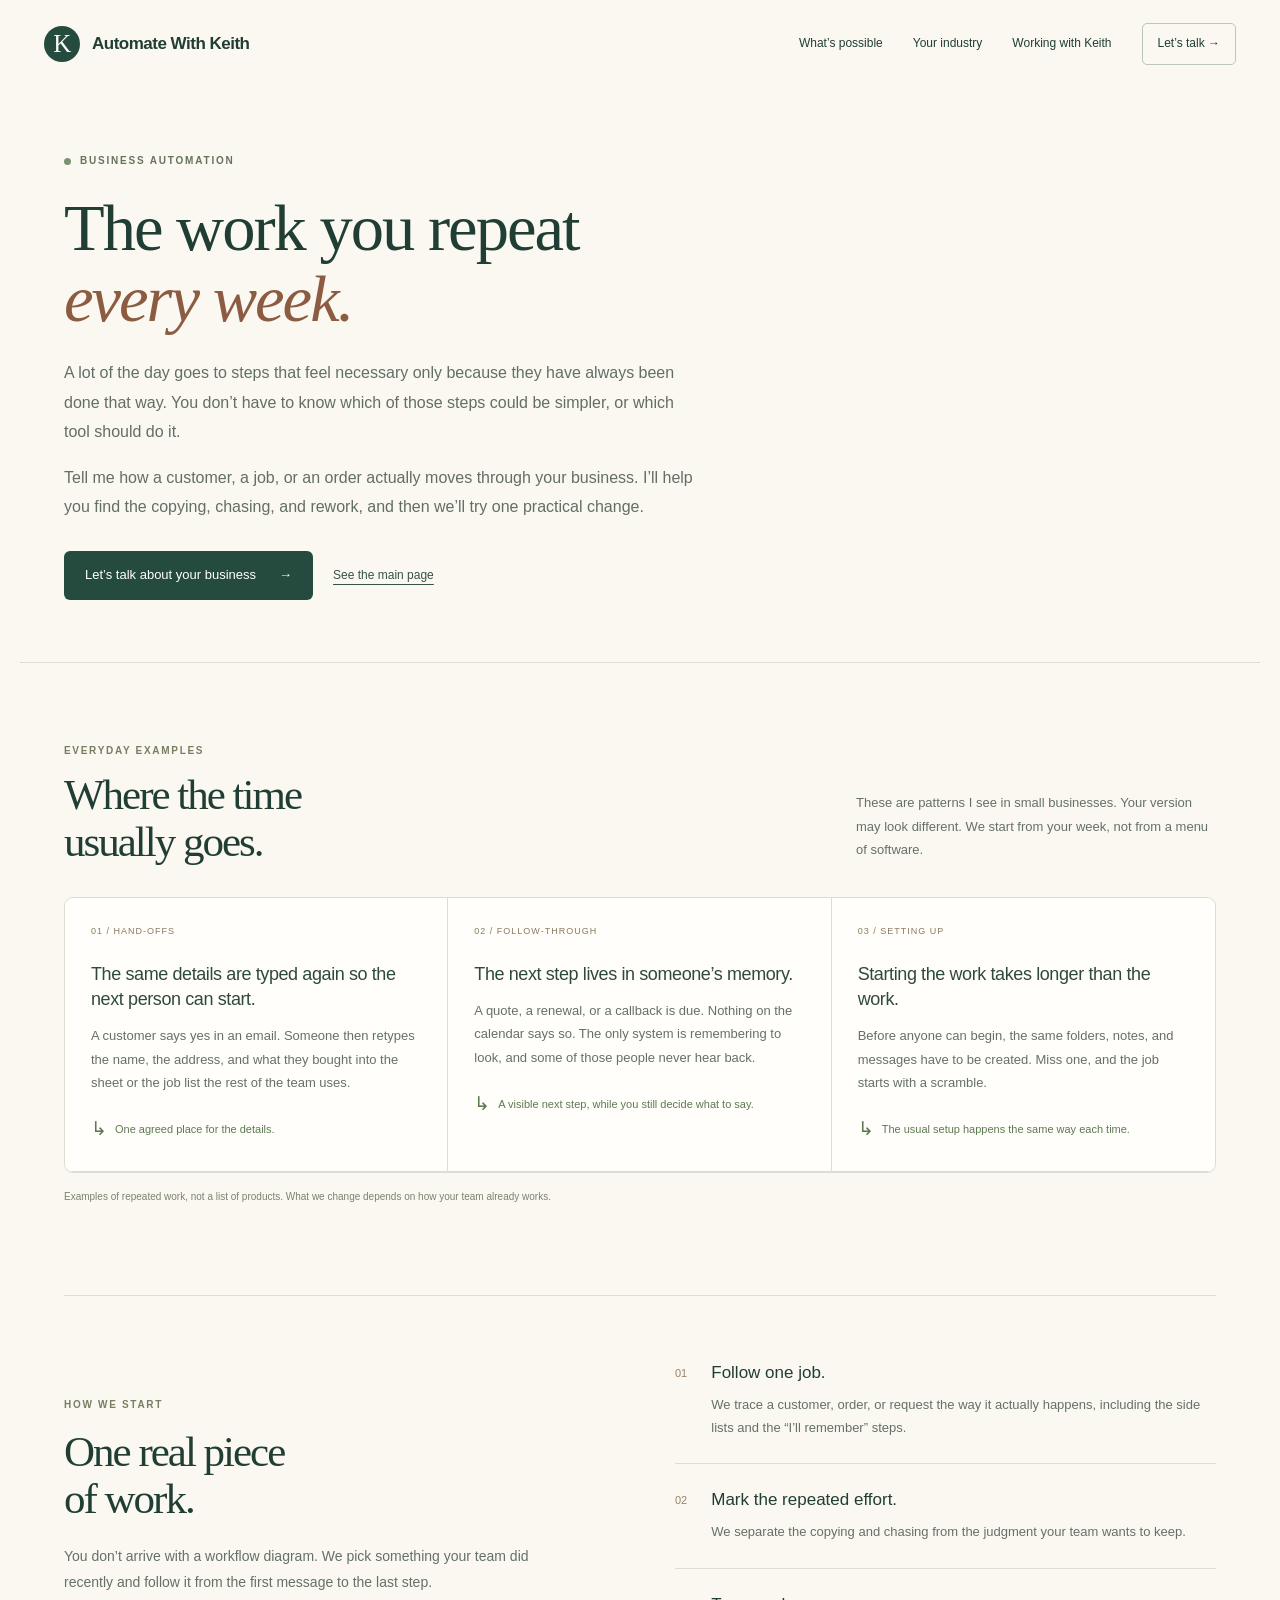
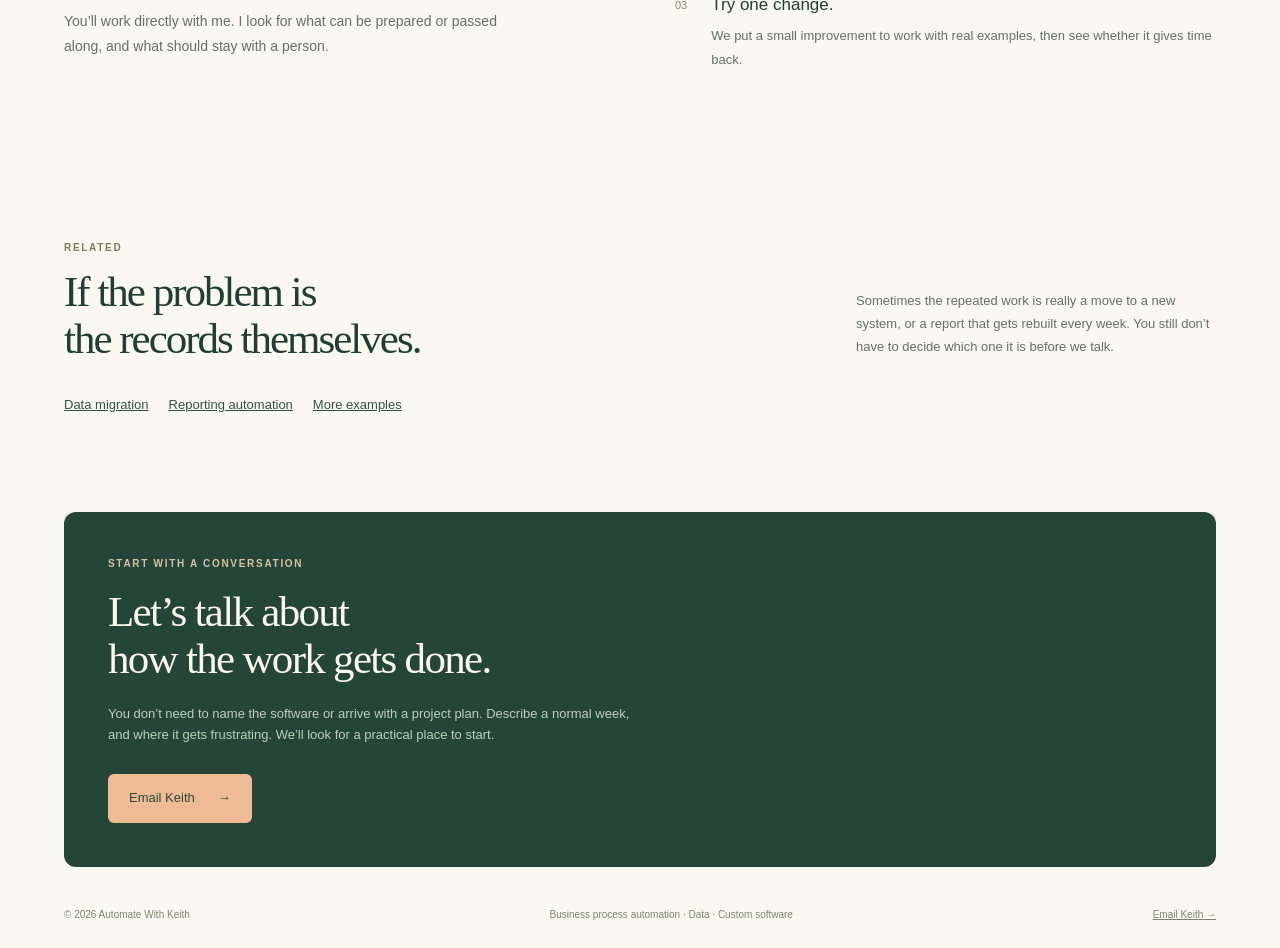
==== services/business-automation/index.html @ 21c801f5 "Add service pages for automation, data migration, and reporting. Co-authored-by: Cursor <cursoragent" ====
<!DOCTYPE html>
<html lang="en">
<head>
<meta charset="UTF-8">
<meta name="viewport" content="width=device-width, initial-scale=1">
<title>Business Automation for Small Businesses | Automate With Keith</title>
<meta name="description" content="You don’t have to know which tasks to automate. Keith looks at how your small business runs and helps with the repeated work that fills the day.">
<link rel="canonical" href="https://automatewithkeith.com/services/business-automation/">
<link rel="stylesheet" href="/styles.css">
</head>
<body>
<header><a class="brand" href="/"><span class="logo">K</span>Automate With Keith</a><nav aria-label="Main navigation"><a href="/#possibilities">What’s possible</a><a href="/#industries">Your industry</a><a href="/#working">Working with Keith</a><a class="nav-cta" href="#contact">Let’s talk →</a></nav></header>
<main class="wrap">
<section class="hero hero-simple" id="intro" aria-labelledby="service-title">
<div class="hero-copy">
<div class="eyebrow"><span class="dot"></span>Business automation</div>
<h1 id="service-title">The work you repeat<br><em>every week.</em></h1>
<p class="lead">A lot of the day goes to steps that feel necessary only because they have always been done that way. You don’t have to know which of those steps could be simpler, or which tool should do it.</p>
<p class="lead">Tell me how a customer, a job, or an order actually moves through your business. I’ll help you find the copying, chasing, and rework, and then we’ll try one practical change.</p>
<div class="actions"><a class="btn" href="#contact">Let’s talk about your business <span>→</span></a><a class="text-link" href="/">See the main page</a></div>
</div>
</section>
<section>
<div class="section-head"><div><div class="eyebrow">Everyday examples</div><h2>Where the time<br>usually goes.</h2></div><p>These are patterns I see in small businesses. Your version may look different. We start from your week, not from a menu of software.</p></div>
<div class="cases">
<article class="case"><span class="num">01 / HAND-OFFS</span><h3>The same details are typed again so the next person can start.</h3><p>A customer says yes in an email. Someone then retypes the name, the address, and what they bought into the sheet or the job list the rest of the team uses.</p><div class="outcome">One agreed place for the details.</div></article>
<article class="case"><span class="num">02 / FOLLOW-THROUGH</span><h3>The next step lives in someone’s memory.</h3><p>A quote, a renewal, or a callback is due. Nothing on the calendar says so. The only system is remembering to look, and some of those people never hear back.</p><div class="outcome">A visible next step, while you still decide what to say.</div></article>
<article class="case"><span class="num">03 / SETTING UP</span><h3>Starting the work takes longer than the work.</h3><p>Before anyone can begin, the same folders, notes, and messages have to be created. Miss one, and the job starts with a scramble.</p><div class="outcome">The usual setup happens the same way each time.</div></article>
</div>
<p class="caption">Examples of repeated work, not a list of products. What we change depends on how your team already works.</p>
</section>
<section class="working" aria-label="How a business automation conversation starts">
<div class="working-intro">
<div class="eyebrow">How we start</div>
<h2>One real piece<br>of work.</h2>
<p>You don’t arrive with a workflow diagram. We pick something your team did recently and follow it from the first message to the last step.</p>
<p>You’ll work directly with me. I look for what can be prepared or passed along, and what should stay with a person.</p>
</div>
<div class="working-steps">
<article><span>01</span><div><h3>Follow one job.</h3><p>We trace a customer, order, or request the way it actually happens, including the side lists and the “I’ll remember” steps.</p></div></article>
<article><span>02</span><div><h3>Mark the repeated effort.</h3><p>We separate the copying and chasing from the judgment your team wants to keep.</p></div></article>
<article><span>03</span><div><h3>Try one change.</h3><p>We put a small improvement to work with real examples, then see whether it gives time back.</p></div></article>
</div>
</section>
<section>
<div class="section-head"><div><div class="eyebrow">Related</div><h2>If the problem is<br>the records themselves.</h2></div><p>Sometimes the repeated work is really a move to a new system, or a report that gets rebuilt every week. You still don’t have to decide which one it is before we talk.</p></div>
<p class="service-links"><a href="/services/data-migration/">Data migration</a><a href="/services/reporting-automation/">Reporting automation</a><a href="/#possibilities">More examples</a></p>
</section>
<section class="contact" id="contact">
<div>
<div class="eyebrow">Start with a conversation</div>
<h2>Let’s talk about<br>how the work gets done.</h2>
<p>You don’t need to name the software or arrive with a project plan. Describe a normal week, and where it gets frustrating. We’ll look for a practical place to start.</p>
<a class="btn" href="mailto:automatewithkeith@gmail.com">Email Keith <span>→</span></a>
</div>
</section>
</main>
<footer class="wrap"><span>© 2026 Automate With Keith</span><span>Business process automation · Data · Custom software</span><a href="mailto:automatewithkeith@gmail.com">Email Keith →</a></footer>
</body>
</html>
---- styles.css ----
:root{--ink:#203d34;--paper:#faf8f1;--line:#dedfd4;--orange:#f4b18d;--muted:#626e64;--green:#e5ecd9}*{box-sizing:border-box}html{scroll-behavior:smooth;scroll-padding-top:100px}body{margin:0;background:var(--paper);color:var(--ink);font:16px/1.6 Arial,sans-serif}button,input,textarea{font:inherit}a{color:inherit}button,a{-webkit-tap-highlight-color:transparent}a:focus-visible,button:focus-visible,textarea:focus-visible{outline:3px solid #cb6c42;outline-offset:5px}header{height:88px;display:flex;align-items:center;justify-content:space-between;max-width:1240px;margin:auto;padding:0 40px;border-bottom:1px solid var(--line)}.brand{text-decoration:none;font-weight:700;letter-spacing:-.6px;display:flex;align-items:center;gap:12px}.logo{display:grid;place-items:center;border-radius:50%;background:var(--ink);color:var(--paper);height:38px;width:38px;font-family:Georgia;font-size:25px;font-weight:400}nav{display:flex;gap:30px;font-size:13px;align-items:center}nav a{text-decoration:none}.nav-cta{border-bottom:1px solid var(--ink);padding-bottom:3px}.wrap{max-width:1160px;margin:auto}.hero{display:grid;grid-template-columns:1.14fr 1fr;gap:70px;padding:85px 40px 78px;align-items:center}.eyebrow{font-size:11px;font-weight:700;letter-spacing:2px;text-transform:uppercase;display:flex;align-items:center;gap:9px}.dot{background:#689375;height:7px;width:7px;border-radius:50%}h1,h2,h3,p{margin-top:0}h1,h2{font-family:Georgia,serif;font-weight:400;letter-spacing:-2.5px;line-height:1.07}h1{font-size:clamp(46px,5.5vw,72px);margin:22px 0}h1 em{font-weight:400;color:#8c5338}h2{font-size:46px;margin-bottom:22px}p{color:var(--muted)}.lead{font-size:17px;max-width:475px;line-height:1.8}.actions{display:flex;align-items:center;gap:22px;flex-wrap:wrap;margin-top:29px}.btn{background:var(--ink);color:white;display:inline-flex;align-items:center;gap:23px;border-radius:6px;padding:13px 21px;text-decoration:none;font-size:14px;border:0;cursor:pointer}.text-link{font-size:13px;text-underline-offset:5px}.note{font-size:11px;margin-top:15px}.scene{background:#ececdd;border-radius:140px 140px 16px 16px;min-height:430px;padding:70px 30px 30px;position:relative}.scene-label{text-align:center;font-family:Georgia;font-style:italic;font-size:24px;margin-bottom:25px}.paper{background:#fffef9;padding:18px 22px;border:1px solid #deded2;border-radius:8px;box-shadow:0 8px 15px #203d3408;margin:0 auto 12px;max-width:340px;display:flex;gap:16px;align-items:center}.paper small{display:block;font-size:10px;letter-spacing:1px;text-transform:uppercase;color:var(--muted)}.paper strong{display:block;font-size:14px;font-weight:500}.paper .icon{width:34px;height:34px;background:#f8e6db;border-radius:8px;display:grid;place-items:center}.paper:nth-of-type(2){transform:rotate(-3deg)}.paper:nth-of-type(3){transform:rotate(2deg)}.paper:last-child{background:var(--ink);color:white}.paper:last-child small{color:#c8d7cc}.tag{position:absolute;right:-15px;bottom:37px;background:var(--orange);padding:12px 20px;transform:rotate(-7deg);font-family:Georgia;font-style:italic;border-radius:4px}.benefits{border-top:1px solid var(--line);border-bottom:1px solid var(--line);display:flex;justify-content:space-between;padding:19px 40px;font-size:12px;gap:15px}.benefits span::before{content:'✓';margin-right:10px;color:#6c8660}section{padding:85px 40px}.section-head{display:flex;align-items:end;justify-content:space-between;gap:50px;margin-bottom:32px}.section-head p{max-width:360px;font-size:14px;margin:0 0 4px}.section-head h2{margin:12px 0 0}.cases{display:grid;grid-template-columns:repeat(3,1fr);border:1px solid var(--line);border-radius:10px;overflow:hidden}.case{padding:28px;border-right:1px solid var(--line);border-bottom:1px solid var(--line)}.case:nth-child(3n){border-right:0}.case:nth-child(n+4){border-bottom:0}.case .num{font-size:11px;display:block;margin-bottom:28px;color:#8a7058}.case h3{font-size:18px;line-height:1.4;font-weight:500;margin-bottom:12px;letter-spacing:-.3px}.case p{font-size:13px;margin-bottom:20px}.outcome{font-size:11px;color:#456444;display:flex;gap:8px;align-items:center}.outcome::before{content:'↳';font-size:19px}.demo-section{background:var(--green);border-radius:16px;margin:0 40px;padding:45px}.demo-top{display:flex;justify-content:space-between;gap:25px;align-items:center}.demo-top h2{font-size:36px;max-width:490px}.toggle{display:flex;padding:4px;background:#d4deca;border-radius:50px;flex-shrink:0}.toggle button{border:0;background:transparent;color:var(--ink);padding:9px 18px;border-radius:30px;cursor:pointer;font-size:12px}.toggle button[aria-pressed=true]{background:var(--ink);color:white}.flow{display:grid;grid-template-columns:repeat(4,1fr);gap:16px;margin:25px 0 18px}.step{background:#fafbf5;border:1px solid #cbd5bf;padding:22px 18px;border-radius:8px;min-height:130px;position:relative}.step:not(:last-child)::after{content:'→';position:absolute;right:-14px;top:47px;z-index:2}.step small{font-size:10px;display:block;color:#7a806e;margin-bottom:14px}.step strong{font-size:14px;line-height:1.5;font-weight:500;display:block}.demo-foot{font-size:12px;margin:0}.industries{display:grid;grid-template-columns:300px 1fr;gap:50px;margin-top:40px}.industry-list{display:flex;flex-direction:column;gap:4px}.industry-list button{background:none;border:0;border-bottom:1px solid var(--line);padding:16px;text-align:left;display:flex;justify-content:space-between;color:var(--muted);cursor:pointer;font-size:14px}.industry-list button[aria-selected=true]{background:var(--ink);color:white;border-radius:5px}.industry-detail{background:#f0ede3;border-radius:10px;padding:36px}.industry-detail h3{font-family:Georgia;font-size:30px;font-weight:400;line-height:1.2;letter-spacing:-.6px}.industry-detail>p{font-size:14px;max-width:570px}.solution{display:grid;grid-template-columns:22px 1fr;gap:10px;margin-top:19px;font-size:13px}.solution b{font-weight:500;display:block}.solution p{font-size:12px;margin:3px 0 0}.industry-detail a{display:inline-block;margin-top:24px;font-size:12px;text-underline-offset:5px}.caption{font-size:11px;margin-top:16px}.work{background:#eee9df}.work-grid{display:grid;grid-template-columns:repeat(3,1fr);gap:30px}.work-card{border-top:1px solid #bdc5b5;padding-top:25px}.work-card span{font-size:10px;letter-spacing:1.2px;color:#7e806e;text-transform:uppercase}.work-card h3{font-family:Georgia;font-weight:400;font-size:25px;line-height:1.2;margin:15px 0}.work-card p{font-size:13px}.process{display:grid;grid-template-columns:1fr 1.25fr;gap:90px}.process-intro p{font-size:14px;max-width:360px}.process-list article{display:flex;gap:24px;border-bottom:1px solid var(--line);padding:20px 0}.process-list article:first-child{padding-top:0}.process-list span{font-size:12px;color:#8a7058;padding-top:3px}.process-list h3{font-size:16px;font-weight:500;margin-bottom:6px}.process-list p{font-size:13px;margin:0}.about{padding:0 40px 80px;display:flex;gap:25px;align-items:start}.avatar{font-family:Georgia;font-size:32px;display:grid;place-items:center;flex-shrink:0;width:72px;height:72px;border-radius:50%;background:#ead0bc;color:#795038}.about h3{font-family:Georgia;font-size:28px;font-weight:400;margin-bottom:10px}.about p{font-size:14px;max-width:740px;margin-bottom:8px}.contact{background:var(--ink);color:var(--paper);border-radius:16px;padding:50px;display:grid;grid-template-columns:1fr 1fr;gap:70px;margin:0 40px 45px}.contact h2{font-size:45px;margin-top:16px}.contact p{color:#bdcdc2;font-size:14px}.contact textarea{resize:vertical;min-height:130px;width:100%;background:#ffffff0b;color:var(--paper);border:1px solid #ffffff40;border-radius:6px;padding:16px;font-size:14px}.contact textarea::placeholder{color:#b7c9bd}.contact label{font-size:12px;display:block;margin-bottom:10px}.contact .btn{background:var(--orange);color:var(--ink);margin-top:15px;width:100%;justify-content:space-between}.contact small{display:block;font-size:10px;margin-top:10px;color:#b7c9bd}.contact .eyebrow{color:#d8c6ad}footer{display:flex;justify-content:space-between;gap:20px;padding:0 40px 30px;font-size:11px;color:var(--muted)}@media(max-width:800px){header{padding:0 22px;height:74px}nav{gap:18px}nav a:not(.nav-cta){display:none}.hero{grid-template-columns:1fr;gap:35px;padding:50px 22px}.hero h1{max-width:550px}.scene{min-height:365px;max-width:480px;width:100%;margin:auto;padding-top:45px}.tag{right:0}.benefits{padding:18px 22px;flex-wrap:wrap;justify-content:start;gap:12px 24px}section{padding:58px 22px}h2{font-size:37px}.section-head{display:block}.section-head p{margin-top:20px}.cases{grid-template-columns:1fr 1fr}.case:nth-child(n){border-right:1px solid var(--line);border-bottom:1px solid var(--line)}.case:nth-child(2n){border-right:0}.case:nth-last-child(-n+2){border-bottom:0}.demo-section{margin:0 22px;padding:25px}.demo-top{display:block}.toggle{width:max-content}.flow{grid-template-columns:1fr 1fr}.step:nth-child(2)::after{display:none}.industries{grid-template-columns:1fr;gap:24px;margin-top:25px}.industry-list{display:grid;grid-template-columns:1fr 1fr;gap:5px}.industry-list button{padding:13px 10px;font-size:12px}.industry-detail{padding:25px}.work-grid{grid-template-columns:1fr;gap:15px}.work-card{padding-top:18px}.process{grid-template-columns:1fr;gap:30px}.about{padding:0 22px 55px;gap:17px}.avatar{width:50px;height:50px;font-size:25px}.contact{margin:0 22px 30px;padding:28px;grid-template-columns:1fr;gap:15px}.contact h2{font-size:37px}footer{padding:0 22px 25px;flex-wrap:wrap}}@media(prefers-reduced-motion:reduce){html{scroll-behavior:auto}}

/* Business-focused visual direction */
:root{--ink:#102d40;--paper:#f6f8fa;--line:#d8e1e7;--orange:#62d5c2;--muted:#546777;--green:#e7f0f3}body{font-family:Arial,Helvetica,sans-serif;background:var(--paper)}header{max-width:1320px;height:90px;border:0;padding:0 44px}.brand{letter-spacing:-.5px;font-size:18px}.logo{border-radius:7px;font:bold 21px Arial;width:36px;height:36px;background:#103549;color:#73dfcf}nav{font-size:12px;font-weight:600}.nav-cta{border:1px solid #bdccd4;padding:10px 15px;border-radius:4px}.wrap{max-width:1240px}.hero{background:#0b273a;color:white;grid-template-columns:1fr 1.05fr;gap:42px;padding:65px 45px;margin:0 0 0;position:relative;overflow:hidden;isolation:isolate}.hero::before{content:'';position:absolute;inset:0;z-index:-1;background:radial-gradient(ellipse at 95% 0%,#1b586357,transparent 65%),linear-gradient(135deg,transparent 75%,#ffffff04 75%)}h1,h2{font-family:Arial,Helvetica,sans-serif;font-weight:600;letter-spacing:-2px;line-height:1.09}h1{font-size:clamp(42px,4.6vw,61px);margin:23px 0}h1 em{color:#71dbca;font-style:normal;font-weight:600}h2{font-size:42px}.hero .eyebrow{color:#98c6d0;font-size:10px;letter-spacing:1.8px}.dot{background:#72ddc9}.hero .lead{font-size:16px;line-height:1.85;color:#bacdd8;max-width:460px}.btn{border-radius:4px;font-weight:600;font-size:13px;padding:14px 21px}.hero .btn{background:#6ddbc6;color:#0b273a}.hero .text-link{color:#e0edf1;font-size:12px}.hero .actions{gap:20px}.hero-foot{border-top:1px solid #ffffff22;padding-top:22px;margin-top:37px;font-size:10px;color:#b1c7d2;display:flex;gap:9px;flex-wrap:wrap}.hero-foot span{color:#4b7487}.operation{background:#133449;border:1px solid #385468;border-radius:9px;padding:25px;box-shadow:0 22px 50px #04172640;min-width:0}.op-top{display:flex;justify-content:space-between;gap:10px;align-items:center;margin-bottom:28px}.op-mark{font-size:8px;letter-spacing:1.2px;color:#9ebac9}.op-badge{font-size:9px;padding:4px 8px;color:#b6dcdf;background:#ffffff0a;border:1px solid #ffffff18;border-radius:3px}.operation h3{font-size:25px;line-height:1.2;letter-spacing:-.7px;font-weight:500;margin-bottom:12px}.operation>p{font-size:12px;color:#a9c0ce;line-height:1.7}.op-pipeline{display:flex;align-items:center;gap:8px;margin:23px 0}.op-pipeline>div{flex:1;border:1px solid #456174;background:#193d53;padding:10px;border-radius:4px;display:flex;align-items:center;gap:9px}.op-pipeline b{font-size:10px;color:#72ddc9;font-weight:400}.op-pipeline span{font-size:10px;line-height:1.5}.op-pipeline i{font-size:12px;color:#6c94a5;font-style:normal}.op-table{border-top:1px solid #416074;border-bottom:1px solid #416074}.op-row{display:grid;grid-template-columns:.85fr 1.12fr 1.15fr;gap:8px;font-size:9px;align-items:center;padding:12px 0;border-bottom:1px solid #ffffff0d;color:#ccdae3}.op-row:last-child{border-bottom:0}.op-th{color:#8faaba;font-size:8px;letter-spacing:.5px;padding:9px 0}.status-ok{color:#7ce0c5}.status-warn{color:#edc891}.op-result{display:flex;gap:11px;align-items:center;margin:20px 0 15px}.result-icon{background:#6ddbc61a;color:#75dbc8;border:1px solid #6ddbc644;border-radius:50%;height:26px;width:26px;display:grid;place-items:center;flex-shrink:0;font-size:12px}.op-result strong{font-size:10px;font-weight:500;display:block;color:#d8efeb}.op-result small{display:block;font-size:9px;color:#a1bac8;margin-top:3px}.op-disclaimer{font-size:8px;color:#91adbc;border-top:1px solid #ffffff12;padding-top:11px}.benefits{background:white;border-top:0;padding:20px 44px;font-size:11px;font-weight:600}.benefits span::before{color:#168a7c}section{padding:80px 44px}.section-head{gap:35px}.eyebrow{font-size:10px;letter-spacing:1.7px;color:#467184}.section-head p{font-size:13px;line-height:1.8}.cases{background:white;border-radius:5px}.case{padding:26px}.case .num{color:#527e90;margin-bottom:23px;font-size:9px;letter-spacing:1px}.case h3{font-size:17px;font-weight:600;letter-spacing:-.4px}.case p{font-size:12px;line-height:1.85}.outcome{font-size:10px;color:#227d71}.caption{font-size:10px;color:#687b89}.demo-section{background:#e6eef2;border:1px solid #d0dfe6;border-radius:6px;margin:0 44px}.demo-top h2{font-size:32px}.toggle{background:#d3e0e7}.step{background:white;border-color:#c7d9e2;border-radius:4px}.step strong{font-size:13px;font-weight:600}.work{background:#e9eef1}.work-card{border-color:#b3c7d2}.work-card span{color:#52778a;font-size:9px}.work-card h3{font-family:Arial;font-size:22px;font-weight:600;letter-spacing:-.6px}.industry-list button{font-size:13px}.industry-list button[aria-selected=true]{background:#103549;border-radius:4px}.industry-detail{background:#fff;border:1px solid #d7e2e8;border-radius:5px;border-top:3px solid #308a88}.industry-detail h3{font-family:Arial;font-weight:600;font-size:29px;letter-spacing:-.9px}.industry-detail>p{font-size:13px}.solution{border-top:1px solid #e4ebef;padding-top:16px}.solution>span{color:#13877e}.solution b{font-weight:600}.solution p{line-height:1.8}.process{gap:65px}.process-list h3{font-weight:600}.process-list span{color:#368184}.process-intro p{font-size:13px;line-height:1.85}.about{padding:0 44px 75px}.avatar{background:#dce8ee;color:#19485e;border-radius:7px;font-family:Arial;font-size:26px;font-weight:600;width:65px;height:65px}.about h3{font-family:Arial;font-size:26px;font-weight:600;letter-spacing:-.7px}.about p{font-size:13px}.contact{background:#0b273a;border-radius:6px;margin:0 44px 40px;padding:42px;gap:45px}.contact h2{font-size:39px}.contact .eyebrow{color:#78cdbf}.contact .btn{background:#6ddbc6}.contact p{font-size:13px;color:#b0c8d5}.contact textarea{font-size:12px}.contact label{font-size:11px;color:#d4e1e9}.contact small{font-size:9px}.contact textarea::placeholder{color:#a7becc}footer{padding:0 44px 25px;font-size:10px}
@media(max-width:800px){header{padding:0 22px;height:76px}.brand{font-size:16px}.hero{grid-template-columns:1fr;padding:42px 24px;gap:34px}h1{font-size:47px;max-width:580px}.hero .lead{max-width:580px}.operation{width:100%;max-width:550px;margin:auto}.hero-foot{margin-top:26px}.benefits{padding:18px 24px;font-size:10px;gap:11px 20px}section{padding:58px 24px}h2{font-size:35px}.demo-section{margin:0 24px;padding:25px}.demo-top h2{font-size:29px}.industry-detail h3{font-size:27px}.industry-list button{font-size:12px}.process{gap:28px}.about{padding:0 24px 55px}.contact{margin:0 24px 30px;padding:27px;gap:20px}.contact h2{font-size:33px}footer{padding:0 24px 25px}.case{padding:22px}.case h3{font-size:16px}.work-card h3{font-size:22px}}@media(max-width:420px){h1{font-size:40px;letter-spacing:-1.7px}.hero{padding:35px 21px}.operation{padding:18px}.operation h3{font-size:23px}.op-mark{font-size:7px}.op-badge{font-size:8px}.op-pipeline{gap:5px}.op-pipeline>div{padding:8px 6px;gap:6px}.op-pipeline span{font-size:9px}.op-pipeline b{font-size:9px}.op-row{font-size:8px;gap:5px}.op-th{font-size:7px}.op-result strong{font-size:9px}.op-result small{font-size:8px}.cases{grid-template-columns:1fr}.case:nth-child(n){border-right:0;border-bottom:1px solid var(--line)}.case:last-child{border-bottom:0}.brand{font-size:14px;gap:8px}.nav-cta{font-size:10px;padding:8px}.logo{width:30px;height:30px;font-size:18px}}
.op-row{font-size:11px}.op-th{font-size:9px}.op-result strong{font-size:11px}.op-result small{font-size:10px}.op-disclaimer{font-size:9px}@media(max-width:420px){.op-row{font-size:9px}.op-th{font-size:7px}.op-result strong{font-size:10px}.op-result small{font-size:9px}.op-disclaimer{font-size:8px}}
/* Warm, considered business design */
:root{--ink:#203e34;--paper:#faf8f1;--line:#dcded2;--orange:#efb18d;--muted:#657166;--green:#e7ecdd}body{background:var(--paper);color:var(--ink)}header{height:88px}.brand{font-size:17px}.logo{background:#244b3e;color:#faf8f1;border-radius:50%;font:25px Georgia}.nav-cta{border-color:#bdc7b9;border-radius:5px}nav{font-weight:500}.hero{background:transparent;color:var(--ink);padding:65px 44px 62px;gap:48px;overflow:visible;grid-template-columns:1fr 1.04fr}.hero::before{display:none}h1,h2{font-family:Georgia,serif;font-weight:400;letter-spacing:-2px}h1{font-size:clamp(50px,5.2vw,70px);line-height:1.06;margin:24px 0}h1 em{color:#8c5c42;font-weight:400;font-style:italic}.hero .eyebrow{color:#65735d;font-size:10px}.dot{background:#7a9472}.hero .lead{font-size:16px;color:#626f63;line-height:1.85}.hero .btn{background:#244b3e;color:white}.hero .text-link{color:#365345}.btn{border-radius:6px;font-weight:500}.hero-foot{border-color:#d9ddce;color:#657465;font-size:10px;margin-top:30px}.hero-foot span{color:#adb8a4}.operation{background:#fffef9;border-color:#d9dfce;border-radius:13px;padding:27px;box-shadow:0 14px 40px #263e320b;position:relative}.operation::before{content:'';position:absolute;left:-13px;right:16px;top:18px;bottom:-13px;z-index:-1;background:#e5ead9;border-radius:14px;transform:rotate(-2deg)}.op-top{margin-bottom:24px}.op-mark{color:#64765f;font-size:8px}.op-badge{background:#f6e5d8;border-color:#ecd5c4;color:#835e45;font-size:9px;border-radius:4px}.operation h3{color:#274738;font-size:26px;font-weight:500;letter-spacing:-.7px;line-height:1.25}.operation>p{color:#6b776a;font-size:12px}.op-pipeline>div{background:#eef2e7;border-color:#d8e0cc;border-radius:6px}.op-pipeline span{color:#365242;font-size:11px}.op-pipeline b{color:#6e8667}.op-pipeline i{color:#83927b}.op-table{border-color:#dbe1d2}.op-row{color:#52624f;border-bottom-color:#ebeee4;font-size:11px;padding:13px 0}.op-th{color:#7a8571;font-size:8px;letter-spacing:.5px}.status-ok{color:#387257}.status-warn{color:#9a683c}.op-result{background:#e9efdf;border-radius:6px;padding:12px;margin:18px 0 13px;gap:9px}.result-icon{background:#d5e4c8;color:#38623d;border-color:#bed0af}.op-result strong{color:#36553d;font-size:11px}.op-result small{color:#6b7965;font-size:10px}.op-disclaimer{color:#818a78;border-color:#e7ebdf;font-size:8px}.benefits{background:transparent;border-top:1px solid var(--line);border-bottom:1px solid var(--line);font-weight:400;font-size:11px;padding:20px 44px}.benefits span::before{color:#78926d}.eyebrow{color:#797d62;font-size:10px}h2{font-size:43px;line-height:1.1}.section-head p{font-size:13px}.cases{background:#fffefa;border-radius:9px}.case .num{color:#8b7960}.case h3{color:#2f4a39;font-weight:500;font-size:18px}.case p{font-size:13px;line-height:1.8}.outcome{color:#5d7950;font-size:11px}.caption{color:#7a826f}.demo-section{background:#e9eddf;border-color:#d9dfce;border-radius:12px}.demo-top h2{font-size:34px}.toggle{background:#d9e1cc}.step{border-color:#d0d9c2;background:#fffef8;border-radius:7px}.step strong{font-weight:500;color:#36503c}.step small{color:#8a8f7b}.demo-foot{color:#66735d}.industry-list button{color:#6b7665;border-color:#dce1d2}.industry-list button[aria-selected=true]{background:#284e3f;border-radius:6px}.industry-detail{background:#f1efe6;border:1px solid #e3e0d3;border-radius:10px;border-top:3px solid #a2ad8e}.industry-detail h3{font-family:Georgia;font-weight:400;font-size:30px;letter-spacing:-.5px;color:#2e4b38}.industry-detail>p{font-size:14px}.solution{border-color:#dce0d1}.solution>span{color:#8f795a}.solution b{font-weight:500;color:#35503a}.solution p{color:#717b66}.work{background:#f0ece2}.work-card{border-color:#c3cbb7}.work-card span{color:#8c7d61}.work-card h3{font-family:Georgia;font-size:25px;font-weight:400;letter-spacing:-.5px;color:#304c3b}.process-list span{color:#998368}.process-list h3{font-weight:500}.process-list p{font-size:13px}.avatar{background:#ead5c0;color:#825b40;border-radius:50%;font:28px Georgia}.about h3{font-family:Georgia;font-size:29px;font-weight:400}.about p{font-size:14px}.contact{background:#244538;border-radius:12px;padding:44px}.contact h2{font-size:43px;color:#faf8ef}.contact .eyebrow{color:#d4c2a4}.contact p{color:#c1ccba}.contact .btn{background:#efba96;color:#2b4837}.contact textarea{background:#ffffff08;border-color:#82927d;color:#faf8ef;font-size:13px}.contact textarea::placeholder{color:#b8c4b1}.contact label{color:#e4e7d9}.contact small{color:#b8c4ae}.contact h2{letter-spacing:-1.7px}footer{color:#7b8472}
@media(max-width:800px){header{height:76px}.hero{grid-template-columns:1fr;padding:45px 24px 50px;gap:36px}.hero h1{font-size:57px}.hero .lead{font-size:16px;max-width:580px}.operation{max-width:550px;margin:0 auto}.benefits{padding:18px 24px}h2{font-size:37px}.demo-top h2{font-size:31px}.industry-detail h3{font-size:28px}.contact{padding:28px}.contact h2{font-size:36px}.about h3{font-size:27px}.hero-foot{font-size:10px}}@media(max-width:420px){.hero{padding:35px 22px 42px}.hero h1{font-size:49px}.operation{padding:19px}.operation h3{font-size:24px}.op-pipeline span{font-size:10px}.op-row{font-size:9px}.op-th{font-size:7px}.op-result strong{font-size:10px}.op-result small{font-size:9px}.op-disclaimer{font-size:8px}.brand{font-size:14px}.logo{font-size:21px}.case h3{font-size:18px}}
.working{display:grid;grid-template-columns:1fr 1fr;gap:70px;border-top:1px solid var(--line);margin:0 44px;padding:65px 0}.working h2{margin-top:15px}.working-intro>p{font-size:14px;max-width:470px;line-height:1.8}.experience-note{border-left:2px solid #c3cdb3;padding-left:18px;margin-top:26px;max-width:470px}.experience-note span{font-size:9px;text-transform:uppercase;letter-spacing:1.4px;color:#8a7960}.experience-note p{font-size:12px;line-height:1.8;margin:8px 0 0}.working-steps{padding-top:15px}.working-steps article{display:flex;gap:24px;padding:24px 0;border-bottom:1px solid var(--line)}.working-steps article:first-child{padding-top:0}.working-steps article:last-child{border-bottom:0}.working-steps article>span{font-size:11px;color:#998368;padding-top:4px}.working-steps h3{font-size:17px;font-weight:500;line-height:1.4;margin-bottom:8px}.working-steps p{font-size:13px;line-height:1.8;margin:0}.hero{border-bottom:1px solid var(--line)}@media(max-width:800px){.working{grid-template-columns:1fr;margin:0 24px;padding:50px 0;gap:27px}.working-steps{padding:0}.working-intro>p{max-width:none}.working-steps article{padding:20px 0}}.working{align-items:center;gap:70px;padding:65px 0}.working-steps{padding-top:0}.working-intro>p:last-child{margin-bottom:0}.industry-invitation{display:flex;justify-content:space-between;align-items:center;gap:35px;background:#e9eddf;border:1px solid #d3dcc6;border-radius:9px;margin-top:30px;padding:27px 30px}.industry-invitation h3{font-family:Georgia,serif;font-size:26px;font-weight:400;letter-spacing:-.5px;line-height:1.25;margin-bottom:10px}.industry-invitation p{font-size:14px;line-height:1.8;max-width:650px;margin:0}.industry-invitation .btn{flex-shrink:0;white-space:nowrap}.contact{align-items:center}.contact form{min-width:0}.form-row{display:grid;grid-template-columns:1fr 1fr;gap:15px;margin-bottom:18px}.contact input:not([type=hidden]){width:100%;border:1px solid #82927d;border-radius:6px;background:#ffffff08;color:#faf8ef;padding:12px;font-size:13px;min-width:0}.contact input::placeholder{color:#b8c4b1}.contact input:focus-visible{outline:3px solid #efba96;outline-offset:3px}.contact textarea{min-height:130px}.contact .form-honey{display:none!important}.contact .form-status{font-size:13px;line-height:1.6;margin:12px 0 0}.form-status:empty{display:none}.contact .is-success{color:#d0e9ba}.contact .is-error{color:#ffd7bc}.contact button:disabled{cursor:wait;opacity:.7}.contact form small{line-height:1.8}.contact form small a{text-underline-offset:3px}@media(max-width:800px){.working{gap:30px;padding:50px 0}.industry-invitation{display:block;padding:24px}.industry-invitation .btn{margin-top:20px}.industry-invitation h3{font-size:25px}}@media(max-width:420px){.form-row{grid-template-columns:1fr;gap:15px}.industry-invitation h3{font-size:24px}.industry-invitation p{font-size:14px}}.contact{grid-template-columns:1fr}.contact>div{max-width:34rem}.contact .btn{width:auto}
.hero-simple{grid-template-columns:1fr}
.hero-simple .lead{max-width:40rem}
.service-links{display:flex;flex-wrap:wrap;gap:10px 20px;align-items:center;margin-top:8px}
.service-links a{font-size:13px;color:#365345}
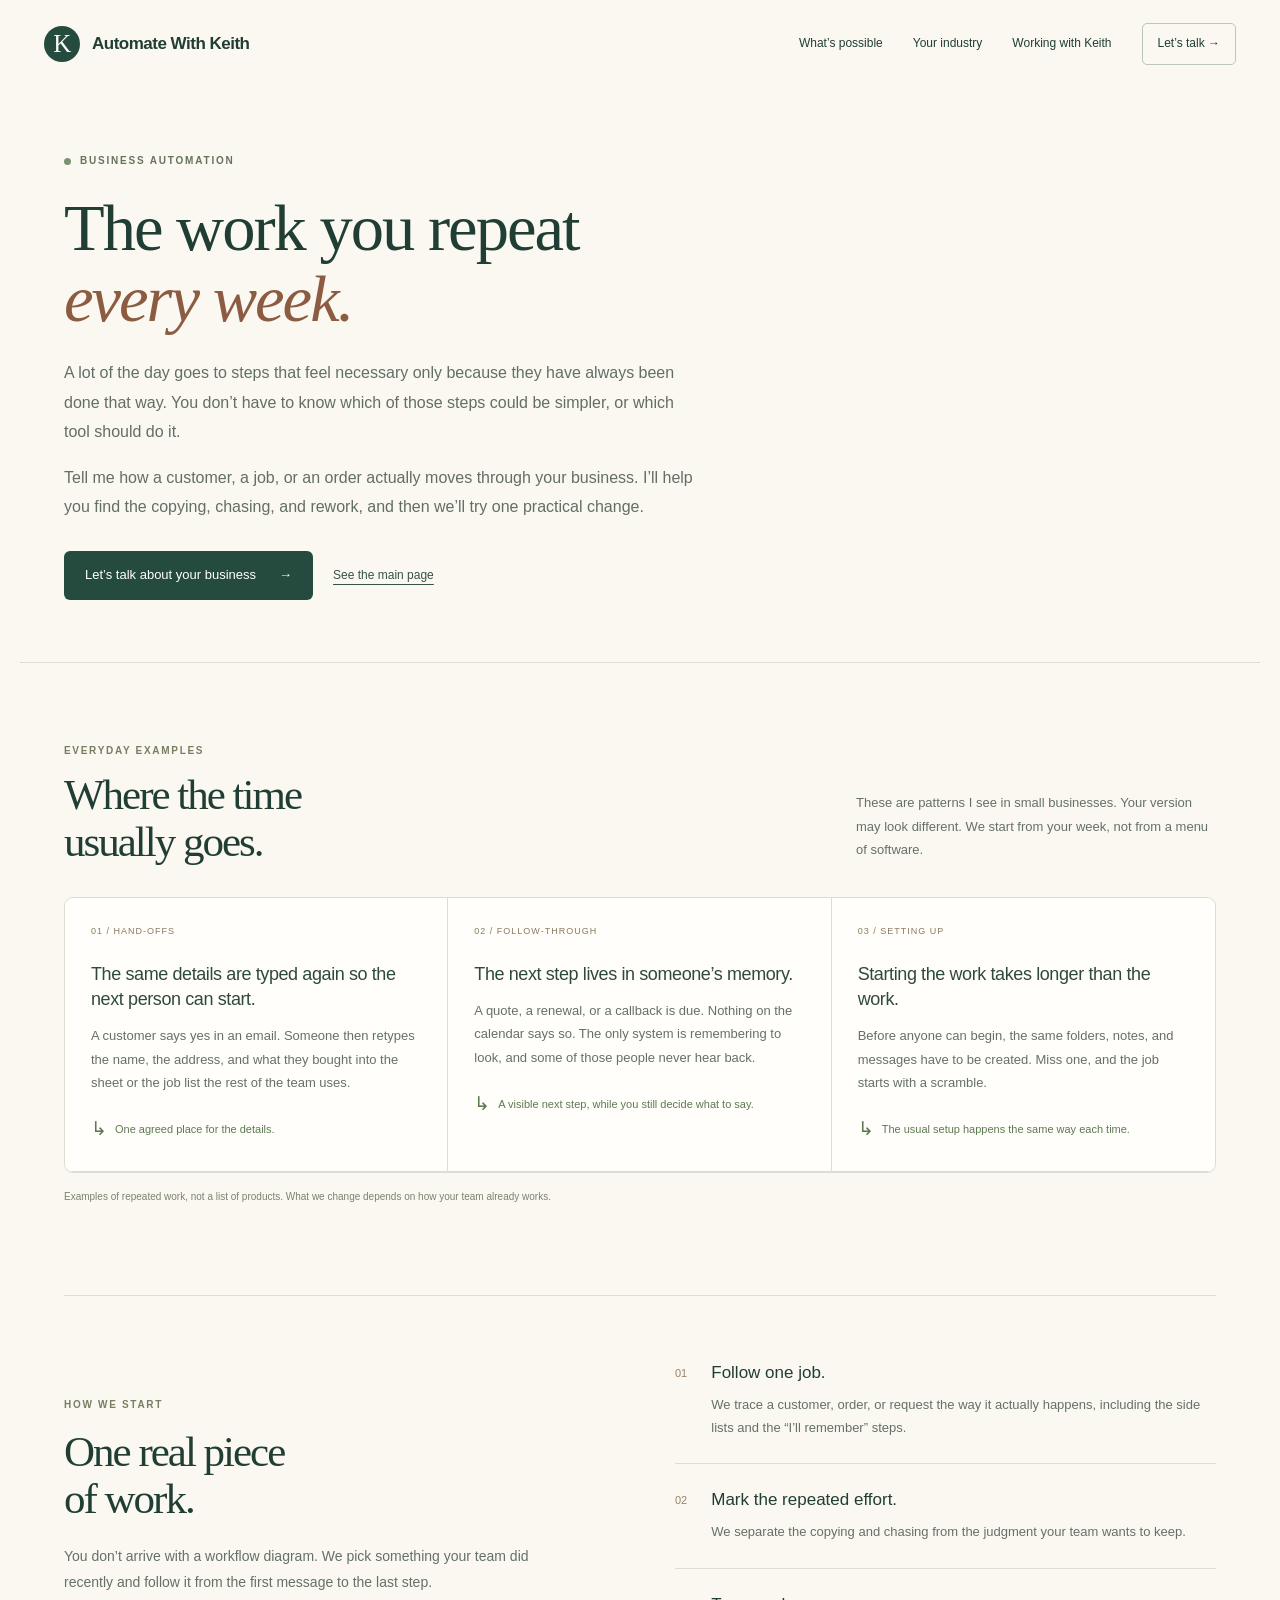
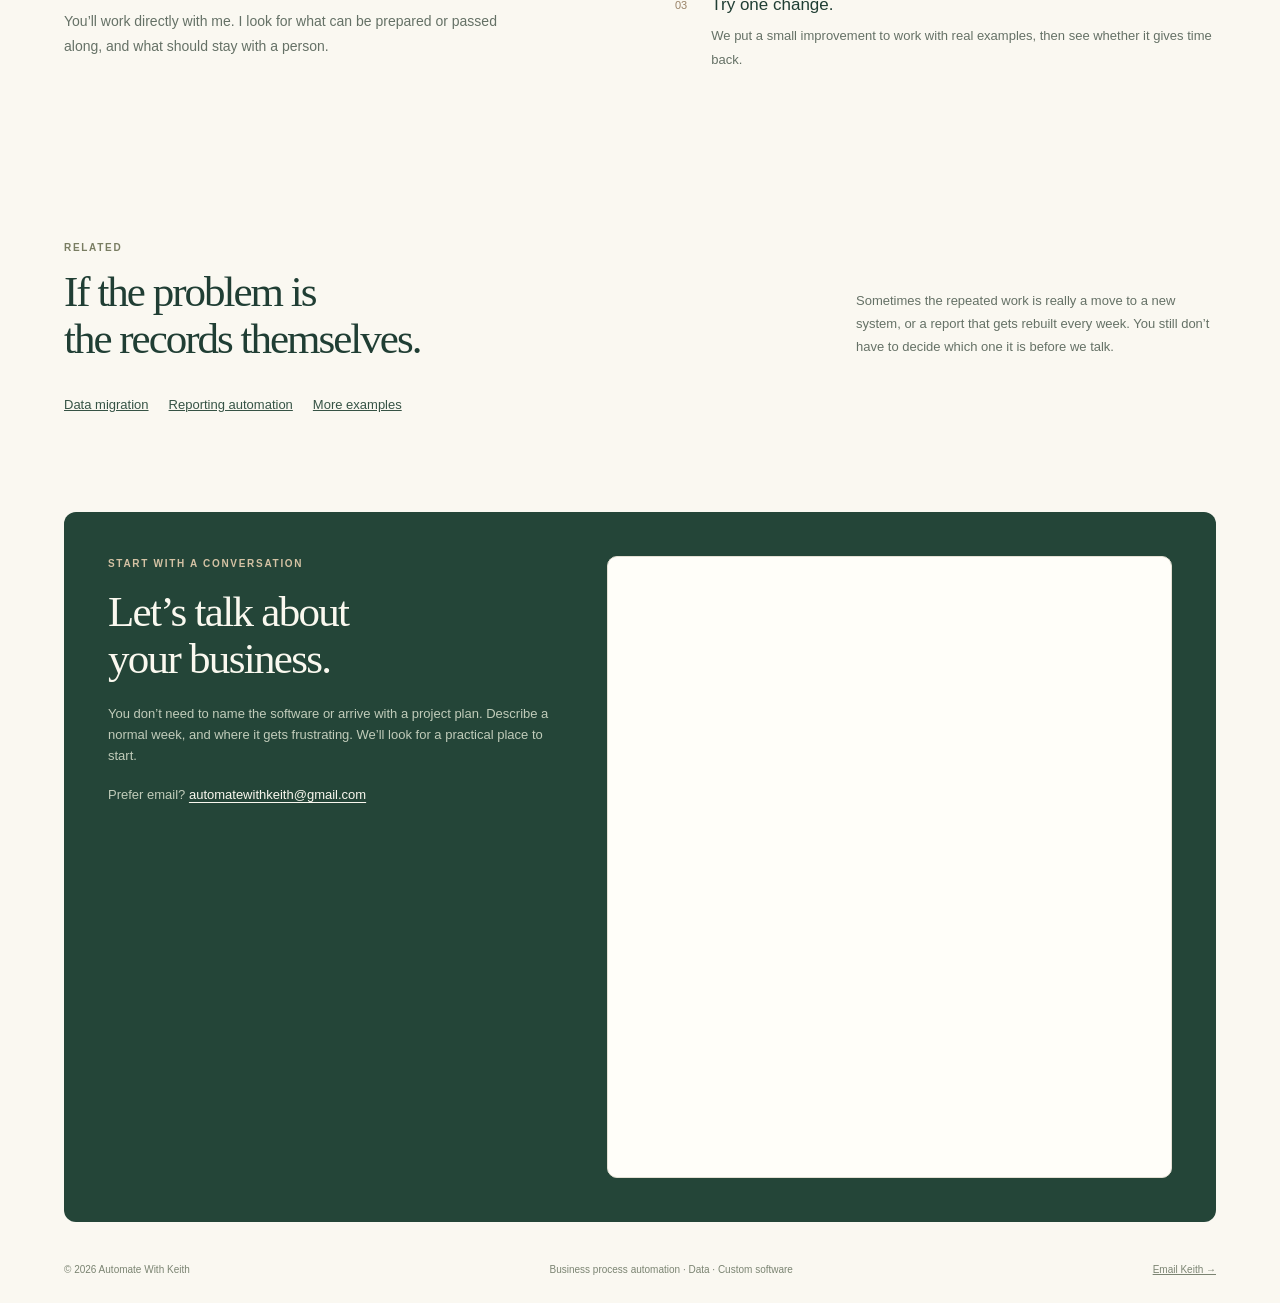
==== commit 7b71aaf0: "Embed the Tally inquiry form in the contact section. Co-authored-by: Cursor <cursoragent@cursor.com>" ====
--- a/services/business-automation/index.html
+++ b/services/business-automation/index.html
@@ -49,12 +49,21 @@
 <section class="contact" id="contact">
 <div>
 <div class="eyebrow">Start with a conversation</div>
-<h2>Let’s talk about<br>how the work gets done.</h2>
+<h2>Let’s talk about<br>your business.</h2>
 <p>You don’t need to name the software or arrive with a project plan. Describe a normal week, and where it gets frustrating. We’ll look for a practical place to start.</p>
-<a class="btn" href="mailto:automatewithkeith@gmail.com">Email Keith <span>→</span></a>
+<p class="contact-email">Prefer email? <a href="mailto:automatewithkeith@gmail.com">automatewithkeith@gmail.com</a></p>
+</div>
+<div class="tally-embed">
+<div class="form-thanks" id="formThanks" role="status" aria-live="polite" tabindex="-1" hidden>
+<h3>Thank you.</h3>
+<p>Your message was sent. Keith will follow up by email. You can also write to <a href="mailto:automatewithkeith@gmail.com">automatewithkeith@gmail.com</a>.</p>
+</div>
+<iframe data-tally-src="https://tally.so/embed/X5JP6e?alignLeft=1&hideTitle=1&transparentBackground=1&dynamicHeight=1" loading="lazy" width="100%" height="600" frameborder="0" marginheight="0" marginwidth="0" title="Let&#x27;s talk about your business"></iframe>
 </div>
 </section>
 </main>
 <footer class="wrap"><span>© 2026 Automate With Keith</span><span>Business process automation · Data · Custom software</span><a href="mailto:automatewithkeith@gmail.com">Email Keith →</a></footer>
+<script>var d=document,w="https://tally.so/widgets/embed.js",v=function(){"undefined"!=typeof Tally?Tally.loadEmbeds():d.querySelectorAll("iframe[data-tally-src]:not([src])").forEach((function(e){e.src=e.dataset.tallySrc}))};if("undefined"!=typeof Tally)v();else if(d.querySelector('script[src="'+w+'"]')==null){var s=d.createElement("script");s.src=w,s.onload=v,s.onerror=v,d.body.appendChild(s);}</script>
+<script src="/tally.js"></script>
 </body>
 </html>
--- a/styles.css
+++ b/styles.css
@@ -12,3 +12,15 @@
 .hero-simple .lead{max-width:40rem}
 .service-links{display:flex;flex-wrap:wrap;gap:10px 20px;align-items:center;margin-top:8px}
 .service-links a{font-size:13px;color:#365345}
+.contact{grid-template-columns:minmax(0,.9fr) minmax(0,1.1fr);align-items:start;gap:36px}
+.contact>div{max-width:none}
+.contact-email{margin:18px 0 0;font-size:13px}
+.contact-email a{color:#faf8ef;text-underline-offset:3px}
+.tally-embed{background:#fffef9;border:1px solid #e4e0d4;border-radius:10px;padding:8px 16px 12px;min-width:0;color-scheme:light}
+.tally-embed iframe{display:block;width:100%;max-width:100%;border:0}
+.form-thanks{display:none;margin:8px 0 12px}
+.form-thanks.is-visible{display:block}
+.form-thanks h3{font-family:Georgia,serif;font-weight:400;font-size:28px;letter-spacing:-.4px;line-height:1.15;margin:0 0 8px;color:#2e4b38}
+.form-thanks p{color:#657166;font-size:14px;line-height:1.7;margin:0}
+.form-thanks a{color:#244b3e;text-underline-offset:3px}
+@media(max-width:800px){.contact{grid-template-columns:1fr;gap:22px}.tally-embed{padding:4px 10px 8px}.form-thanks h3{font-size:24px}}
